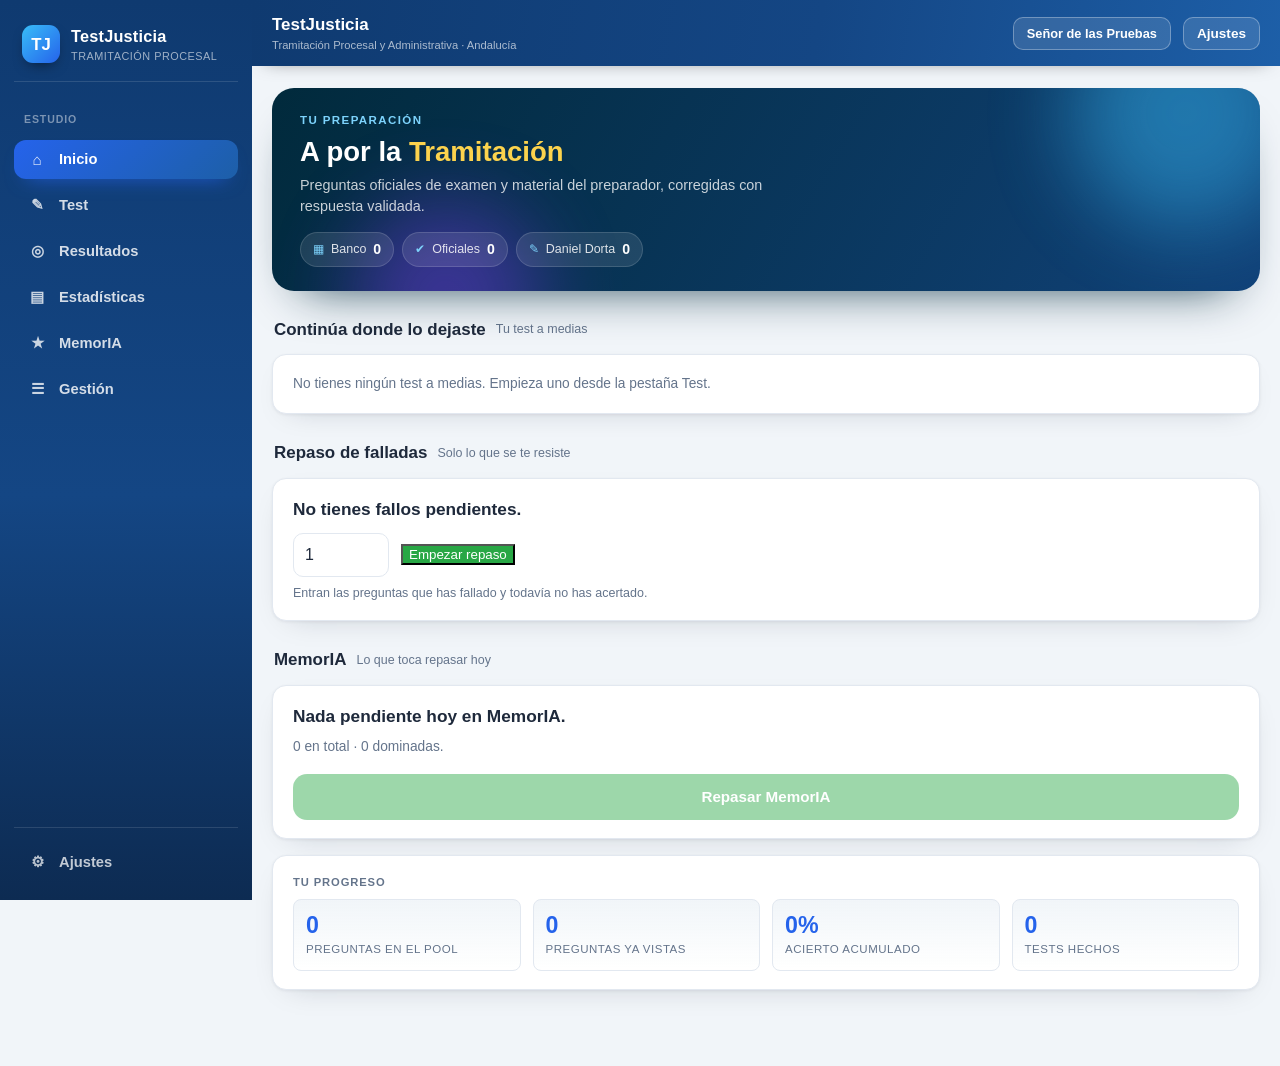
==== index.html @ af0b2dfd "Sincronizacion entre dispositivos y ley escrita a mano Sincronizacion (sync.js, Firestore REST): - U" ====
<!doctype html>
<html lang="es">
<head>
<meta charset="utf-8">
<meta name="viewport" content="width=device-width, initial-scale=1, viewport-fit=cover">
<meta name="theme-color" content="#144684">
<title>TestJusticia — Tramitación Procesal y Administrativa</title>
<link rel="manifest" href="manifest.json">
<link rel="stylesheet" href="style.css">
</head>
<body>

<div class="app-shell">

  <!-- ================= MENU LATERAL ================= -->
  <aside class="sidebar" id="sidebar">
    <div class="side-brand">
      <div class="side-logo">TJ</div>
      <div class="side-brand-txt">
        <b>TestJusticia</b>
        <span>Tramitación Procesal</span>
      </div>
    </div>

    <div class="side-sec">Estudio</div>
    <button class="nav-btn active" type="button" data-tab="tab-inicio"><span class="ic">⌂</span> Inicio</button>
    <button class="nav-btn" type="button" data-tab="tab-test"><span class="ic">✎</span> Test</button>
    <button class="nav-btn" type="button" data-tab="tab-resultados"><span class="ic">◎</span> Resultados</button>
    <button class="nav-btn" type="button" data-tab="tab-stats"><span class="ic">▤</span> Estadísticas</button>
    <button class="nav-btn" type="button" data-tab="tab-memoria"><span class="ic">★</span> MemorIA</button>
    <button class="nav-btn" type="button" data-tab="tab-gestion"><span class="ic">☰</span> Gestión</button>

    <div class="side-pie">
      <button class="nav-btn js-ajustes" type="button"><span class="ic">⚙</span> Ajustes</button>
    </div>
  </aside>
  <div class="velo" id="velo"></div>

  <div class="main">

    <!-- ================= BARRA SUPERIOR ================= -->
    <header class="topbar">
      <button class="btn-menu" id="menu-toggle" type="button" aria-label="Menú">☰</button>
      <h1>TestJusticia <span class="sub">Tramitación Procesal y Administrativa · Andalucía</span></h1>
      <button id="btn-cuenta" class="icon-btn cuenta-btn" type="button" title="Cambiar de cuenta">Señor de las Pruebas</button>
      <button id="btn-ajustes" class="icon-btn" type="button">Ajustes</button>
    </header>

    <div class="contenido">

      <!-- ================= AVISO DE VERSION NUEVA ================= -->
      <div id="banner-update" class="banner-update hidden">
        <span>Hay una versión nueva de la app.</span>
        <button id="btn-banner-update" class="btn-pri" type="button">Actualizar</button>
      </div>

      <div id="banner-install" class="banner-install hidden">
        <span>Instala TestJusticia en tu pantalla de inicio.</span>
        <button id="btn-install" class="btn-sec" type="button">Instalar</button>
        <button id="btn-install-cerrar" class="icon-btn" type="button">✕</button>
      </div>

      <!-- ================= INICIO ================= -->
      <section id="tab-inicio" class="tab-content">

        <div class="qt-hero">
          <div class="qt-blob b1"></div>
          <div class="qt-blob b2"></div>
          <div class="qt-hero-grid">
            <div>
              <div class="qt-kicker">Tu preparación</div>
              <div class="qt-title">A por la <b>Tramitación</b></div>
              <p class="qt-sub">Preguntas oficiales de examen y material del preparador, corregidas con respuesta validada.</p>
              <div class="qt-chips" id="hero-chips">
                <span class="qt-chip"><i>▦</i> Banco <b id="chip-total">0</b></span>
                <span class="qt-chip"><i>✔</i> Oficiales <b id="chip-ofi">0</b></span>
                <span class="qt-chip"><i>✎</i> Daniel Dorta <b id="chip-pre">0</b></span>
              </div>
            </div>
          </div>
        </div>

        <div class="qt-sec">
          <h2>Continúa donde lo dejaste</h2>
          <span>Tu test a medias</span>
        </div>
        <div id="inicio-continuar"></div>

        <div class="qt-sec">
          <h2>Repaso de falladas</h2>
          <span>Solo lo que se te resiste</span>
        </div>
        <div class="card">
          <div class="card-titulo" id="inicio-falladas-tit">—</div>
          <div class="fila-cfg" style="margin-top:10px">
            <input type="number" id="inicio-n-falladas" min="1" max="200" step="5" value="25">
            <button class="btn-pri" type="button" id="inicio-empezar-falladas">Empezar repaso</button>
          </div>
          <div class="cfg-nota">Entran las preguntas que has fallado y todavía no has acertado.</div>
        </div>

        <div class="qt-sec">
          <h2>MemorIA</h2>
          <span>Lo que toca repasar hoy</span>
        </div>
        <div class="card">
          <div class="card-titulo" id="inicio-memoria-tit">—</div>
          <div class="card-meta" id="inicio-memoria-meta"></div>
          <div class="test-nav">
            <button class="btn-pri" type="button" id="inicio-empezar-memoria">Repasar MemorIA</button>
          </div>
        </div>

        <div class="card">
          <div class="card-label">Tu progreso</div>
          <div id="resumen-inicio" class="resumen-grid"></div>
        </div>
      </section>

      <!-- ================= TEST ================= -->
      <section id="tab-test" class="tab-content hidden">

        <div id="test-portada">
          <div class="qt-sec">
            <h2>Preparar un test</h2>
            <span>Todo se configura en un solo sitio</span>
          </div>
          <div class="qt-modes">
            <button class="qt-mode verde" type="button" id="opt-config">
              <span class="qt-mode-top"><span class="qt-mode-ic">⚙</span><span class="qt-mode-name">Test configurable</span></span>
              <span class="qt-mode-desc">Número de preguntas, modo, tiempo, fuente, bloque y tipo de pregunta.</span>
              <span class="qt-mode-meta"><b>Elegir opciones</b></span>
            </button>

            <button class="qt-mode" type="button" id="opt-completo">
              <span class="qt-mode-top"><span class="qt-mode-ic">◎</span><span class="qt-mode-name">Examen completo</span></span>
              <span class="qt-mode-desc">Un examen entero, tal y como cayó: oficiales o de Daniel Dorta.</span>
              <span class="qt-mode-meta"><b>Ver exámenes</b></span>
            </button>
          </div>
        </div>

        <!-- ---------- CONFIGURADOR ---------- -->
        <div id="vista-config" class="hidden">
          <div class="vista-cab">
            <button class="btn-sec btn-volver" type="button" id="cfg-volver">‹ Volver</button>
            <div class="vista-cab-tx"><b>Test configurable</b><span>tú eliges las reglas</span></div>
          </div>

          <div class="paso">
            <div class="paso-num">1</div>
            <div class="paso-cuerpo">
              <h3>Cuántas preguntas</h3>
              <div class="fila-cfg">
                <input type="number" id="cfg-n" min="1" max="500" step="5" value="25">
                <div class="chips-mini" id="cfg-n-rapidos">
                  <button class="chip-mini" type="button" data-cfg-n="10">10</button>
                  <button class="chip-mini" type="button" data-cfg-n="25">25</button>
                  <button class="chip-mini" type="button" data-cfg-n="50">50</button>
                  <button class="chip-mini" type="button" data-cfg-n="100">100</button>
                  <button class="chip-mini" type="button" data-cfg-n="max">Todas</button>
                </div>
              </div>
              <div class="cfg-nota" id="cfg-n-nota"></div>
            </div>
          </div>

          <div class="paso">
            <div class="paso-num">2</div>
            <div class="paso-cuerpo">
              <h3>Modo y tiempo</h3>
              <div class="seg" id="cfg-modo">
                <button class="seg-btn" type="button" data-correccion="examen">
                  <b>Modo examen</b><span>Sin ayudas. La nota, al terminar.</span>
                </button>
                <button class="seg-btn" type="button" data-correccion="estudio">
                  <b>Modo estudio</b><span>Corrige al momento, con base legal. Sin tiempo.</span>
                </button>
              </div>
              <div class="sub-cfg">
                <span class="sub-tit">Tiempo del test</span>
                <div class="chips-mini" id="cfg-tiempos">
                  <button class="chip-mini" type="button" data-cfg-min="0">Sin límite</button>
                  <button class="chip-mini" type="button" data-cfg-min="15">15 min</button>
                  <button class="chip-mini" type="button" data-cfg-min="30">30 min</button>
                  <button class="chip-mini" type="button" data-cfg-min="45">45 min</button>
                  <button class="chip-mini" type="button" data-cfg-min="60">60 min</button>
                  <button class="chip-mini" type="button" data-cfg-min="90">90 min</button>
                  <button class="chip-mini" type="button" data-cfg-min="120">120 min</button>
                </div>
                <div class="cfg-nota" id="cfg-tiempo-nota"></div>
              </div>
            </div>
          </div>

          <div class="paso">
            <div class="paso-num">3</div>
            <div class="paso-cuerpo">
              <h3>De dónde salen</h3>

              <div class="sub-cfg">
                <span class="sub-tit">Fuente</span>
                <div class="fchips" id="cfg-fuente">
                  <button class="fchip on" type="button" data-fuente="todas">Todas</button>
                  <button class="fchip fchip-ofi" type="button" data-fuente="oficial">Oficiales</button>
                  <button class="fchip fchip-pre" type="button" data-fuente="preparador">Daniel Dorta</button>
                </div>
              </div>

              <div class="sub-cfg">
                <span class="sub-tit">Bloque (puedes marcar varios)</span>
                <div class="chips-mini" id="cfg-bloque">
                  <button class="chip-mini on" type="button" data-bloque="test">Test · 1er ejercicio</button>
                  <button class="chip-mini on" type="button" data-bloque="caso">Caso práctico · 2º</button>
                  <button class="chip-mini on" type="button" data-bloque="informatica">Informática · 3º</button>
                </div>
                <div class="cfg-nota" id="cfg-bloque-nota">Marcados los tres: entran preguntas de cualquier bloque.</div>
              </div>

              <div class="sub-cfg">
                <span class="sub-tit">Ley</span>
                <select id="cfg-ley" class="campo-select"></select>
                <div class="cfg-nota">Solo aparecen las leyes que tienen preguntas en el banco.</div>
              </div>

              <div class="sub-cfg">
                <span class="sub-tit">Tipo de pregunta</span>
                <div class="chips-mini" id="cfg-tipo">
                  <button class="chip-mini" type="button" data-tipo="todas">Todas</button>
                  <button class="chip-mini" type="button" data-tipo="falladas">Falladas</button>
                  <button class="chip-mini" type="button" data-tipo="sin-hacer">No realizadas aún</button>
                </div>
              </div>

              <div class="sub-cfg">
                <span class="sub-tit">Examen concreto (opcional)</span>
                <select id="cfg-examen" class="campo-select"></select>
                <div class="cfg-nota">Déjalo en «Todo el banco» para usar el total de todos los exámenes.</div>
              </div>
            </div>
          </div>

          <div class="cfg-final">
            <div class="cfg-resumen" id="cfg-resumen">—</div>
            <button class="btn-pri btn-grande" type="button" id="cfg-empezar">Comenzar test</button>
          </div>
        </div>

        <!-- ---------- VISTA: EXAMEN COMPLETO ---------- -->
        <div id="vista-completo" class="hidden">
          <div class="vista-cab">
            <button class="btn-sec btn-volver" type="button" id="comp-volver">‹ Volver</button>
            <div class="vista-cab-tx"><b>Examen completo</b><span>tal y como cayó</span></div>
          </div>

          <div class="fchips" id="comp-fuente">
            <button class="fchip on" type="button" data-comp-fuente="oficial">Oficiales</button>
            <button class="fchip fchip-pre" type="button" data-comp-fuente="preparador">Daniel Dorta</button>
          </div>

          <div id="comp-lista" class="of-lista"></div>
        </div>

        <!-- ---------- VISTA: CONFIGURAR UN EXAMEN COMPLETO ---------- -->
        <div id="vista-examen" class="hidden">
          <div class="vista-cab">
            <button class="btn-sec btn-volver" type="button" id="ex-volver">‹ Volver a la lista</button>
          </div>

          <div class="card">
            <div class="card-label">Examen completo</div>
            <div class="card-titulo" id="ex-titulo">—</div>
            <div class="card-meta" id="ex-meta"></div>
          </div>

          <div class="paso">
            <div class="paso-num">1</div>
            <div class="paso-cuerpo">
              <h3>Cómo quieres hacerlo</h3>
              <div class="seg" id="ex-modo">
                <button class="seg-btn" type="button" data-correccion="examen">
                  <b>Modo examen</b><span>Sin ayudas y con tiempo, como el día del examen.</span>
                </button>
                <button class="seg-btn" type="button" data-correccion="estudio">
                  <b>Modo estudio</b><span>Corrige al momento, con la base legal. Sin tiempo.</span>
                </button>
              </div>
            </div>
          </div>

          <div class="paso">
            <div class="paso-num">2</div>
            <div class="paso-cuerpo">
              <h3>Tiempo</h3>
              <div class="chips-mini" id="ex-tiempos">
                <button class="chip-mini" type="button" data-ex-min="0">Sin límite</button>
                <button class="chip-mini" type="button" data-ex-min="30">30 min</button>
                <button class="chip-mini" type="button" data-ex-min="45">45 min</button>
                <button class="chip-mini" type="button" data-ex-min="60">60 min</button>
                <button class="chip-mini" type="button" data-ex-min="90">90 min</button>
                <button class="chip-mini" type="button" data-ex-min="120">120 min</button>
              </div>
              <div class="cfg-nota" id="ex-tiempo-nota">Cuando se acabe el tiempo, el examen se entrega solo.</div>
            </div>
          </div>

          <div class="cfg-final">
            <div class="cfg-resumen" id="ex-resumen">—</div>
            <button class="btn-pri btn-grande" type="button" id="ex-empezar">Comenzar el examen</button>
          </div>
        </div>

        <div id="test-runner" class="hidden">
        <div class="test-barra">
          <div class="test-barra-top">
            <span id="test-progreso-txt">0 / 0</span>
            <span id="test-marcador" class="marcador"></span>
            <span id="test-cronometro" class="crono hidden">00:00</span>
            <button id="btn-memorizar" class="modo-chip memoria" type="button" title="Añadir esta pregunta a MemorIA">★ MemorIA</button>
            <button id="test-modo-chip" class="modo-chip examen" type="button">Examen</button>
          </div>
          <div class="progress"><div id="test-progress-bar" class="progress-fill"></div></div>
        </div>

        <div class="test-layout con-nav" id="test-layout">
          <div class="pregunta">
            <div class="pregunta-num" id="pregunta-num">Pregunta 1</div>
            <div class="caso-box hidden" id="caso-box">
              <button class="caso-cab" id="caso-toggle" type="button">
                <span class="caso-ico">▤</span>
                <span class="caso-tit">Supuesto de hecho del caso práctico</span>
                <span class="caso-flecha" id="caso-flecha">▾</span>
              </button>
              <div class="caso-texto hidden" id="caso-texto"></div>
            </div>
            <div class="pregunta-enunciado" id="pregunta-enunciado"></div>
            <div class="opciones" id="opciones"></div>
            <div id="feedback" class="feedback hidden"></div>
            <div id="justificacion" class="just hidden"></div>
          </div>

          <aside class="side-test" id="side-test">
            <h4>Preguntas</h4>
            <div class="question-nav" id="question-nav"></div>
            <div class="leyenda">
              <span><i style="background:#3b82f6"></i>Respondida</span>
              <span><i style="background:#008000"></i>Correcta</span>
              <span><i style="background:#ff0000"></i>Fallada</span>
              <span><i style="background:#f59e0b"></i>En blanco</span>
            </div>
            <div class="afb" id="afb">
              <span class="afb-ok" id="afb-ok" style="width:0%"></span>
              <span class="afb-mal" id="afb-mal" style="width:0%"></span>
              <span class="afb-bl" id="afb-bl" style="width:100%"></span>
            </div>
            <div class="fnota" id="afb-txt">0 aciertos · 0 fallos · 0 en blanco</div>
          </aside>
        </div>

        <div class="test-nav">
          <button id="btn-anterior" class="btn-sec" type="button">‹ Anterior</button>
          <button id="btn-blanco" class="btn-blanco" type="button">Dejar en blanco</button>
          <button id="btn-siguiente" class="btn-pri" type="button">Siguiente ›</button>
        </div>
        <div class="test-nav">
          <button id="btn-finalizar" class="btn-peligro" type="button">Finalizar test</button>
          <button id="btn-abandonar" class="btn-sec" type="button">Salir sin guardar</button>
        </div>
        </div><!-- /test-runner -->
      </section>

      <!-- ================= RESULTADOS ================= -->
      <section id="tab-resultados" class="tab-content hidden">
        <div class="card resultado-card">
          <div id="resultado-nota" class="nota">—</div>
          <div id="resultado-titulo" class="card-titulo">Resultado</div>
          <div id="resultado-detalle" class="card-meta"></div>
          <div id="resultado-racha" class="racha hidden"></div>
          <div class="afb">
            <span class="afb-ok" id="res-afb-ok" style="width:0%"></span>
            <span class="afb-mal" id="res-afb-mal" style="width:0%"></span>
            <span class="afb-bl" id="res-afb-bl" style="width:100%"></span>
          </div>
        </div>

        <div class="card">
          <div class="card-label">Tus tests</div>
          <div class="fchips" id="hist-filtros">
            <button class="fchip on" type="button" data-hist="todos">Todos</button>
            <button class="fchip" type="button" data-hist="abiertos">A medias</button>
            <button class="fchip" type="button" data-hist="terminados">Terminados</button>
          </div>
          <div id="lista-tests" class="lista-tests"></div>
        </div>

        <div class="card">
          <div class="card-label">Fallos de esta sesión</div>
          <div id="lista-fallos" class="lista-fallos"></div>
        </div>

        <div class="card">
          <div class="card-label">Revision completa</div>
          <div class="fchips rev-filtros" id="rev-filtros">
            <button class="fchip on" type="button" data-rev="todas">Todas</button>
            <button class="fchip" type="button" data-rev="falladas">Falladas</button>
            <button class="fchip" type="button" data-rev="blancas">Blancas</button>
            <button class="fchip" type="button" data-rev="acertadas">Acertadas</button>
          </div>
          <div id="lista-revision" class="lista-revision hidden"></div>
          <div class="test-nav"><button id="btn-revision" class="btn-sec" type="button">Mostrar todas las preguntas</button></div>
        </div>

        <div class="test-nav">
          <button id="btn-repetir-fallos" class="btn-pri" type="button">↺ Repetir los fallos</button>
          <button id="btn-volver-inicio" class="btn-sec" type="button">Volver al inicio</button>
        </div>
      </section>

      <!-- ================= ESTADÍSTICAS ================= -->
      <section id="tab-stats" class="tab-content hidden">
        <div class="card">
          <div class="card-label">Global</div>
          <div id="stats-global" class="resumen-grid"></div>
        </div>
        <div class="card">
          <div class="card-label">Evolución por sesión</div>
          <div id="stats-grafico" class="grafico"></div>
        </div>
        <div class="card">
          <div class="card-label">Acierto por ley</div>
          <div id="stats-leyes" class="lista-leyes"></div>
        </div>

        <div class="card">
          <div class="card-label">Buscar preguntas</div>
          <input type="search" id="buscador" class="campo-buscar" placeholder="Escribe una palabra: adopción, artículo 86, LEC…">
          <div id="resultados-busqueda" class="lista-fallos" style="margin-top:12px"></div>
        </div>

        <div class="card">
          <div class="card-label">Preguntas que más fallas</div>
          <div id="stats-falladas" class="lista-fallos"></div>
        </div>
        <div class="card">
          <div class="card-label">Historial</div>
          <div id="stats-historial" class="historial"></div>
        </div>
      </section>

      <!-- ================= MEMORIA ================= -->
      <section id="tab-memoria" class="tab-content hidden">
        <div class="card">
          <div class="card-label">MemorIA · repaso diario</div>
          <div class="card-titulo">Las preguntas que se te resisten</div>
          <div class="card-meta">
            Entran solas al <strong>tercer fallo</strong>, o cuando tú quieras con el botón ★.
            Solo salen cuando las aciertas <strong>5 días seguidos</strong>.
          </div>
          <div id="memoria-contadores" class="resumen-grid"></div>
          <div class="test-nav">
            <button id="btn-memoria-repasar" class="btn-pri" type="button">Repasar ahora</button>
          </div>
        </div>

        <div class="card">
          <div class="card-label">Preguntas en MemorIA</div>
          <div class="fchips" id="memoria-filtros">
            <button class="fchip on" type="button" data-mem="hoy">Para hoy</button>
            <button class="fchip" type="button" data-mem="todas">Todas</button>
            <button class="fchip" type="button" data-mem="dominadas">Dominadas</button>
          </div>
          <div id="memoria-lista" class="memoria-lista"></div>
        </div>
      </section>

      <!-- ================= GESTIÓN DE PREGUNTAS ================= -->
      <section id="tab-gestion" class="tab-content hidden">
        <div class="card">
          <div class="card-label">Cargar exámenes</div>
          <div class="card-titulo">Subir un PDF</div>
          <div class="card-meta">
            Se abre la revisión previa antes de guardar nada: puedes excluir preguntas
            y marcar la correcta en las que falte.
          </div>
          <div class="test-nav">
            <button id="btn-gestion-pdf" class="btn-pri" type="button">Subir PDF</button>
            <button id="btn-vaciar-preguntas" class="btn-peligro" type="button">Vaciar todas las preguntas</button>
          </div>
          <div class="cfg-nota" id="ges-total"></div>
        </div>

        <div class="card">
          <div class="card-label">Filtrar</div>
          <div class="sub-cfg">
            <span class="sub-tit">Bloque</span>
            <div class="chips-mini" id="ges-bloque">
              <button class="chip-mini on" type="button" data-bloque="test">Test · 1º</button>
              <button class="chip-mini on" type="button" data-bloque="caso">Caso práctico · 2º</button>
              <button class="chip-mini on" type="button" data-bloque="informatica">Informática · 3º</button>
            </div>
          </div>
          <div class="sub-cfg">
            <span class="sub-tit">Ley</span>
            <select id="ges-ley" class="campo-select"></select>
          </div>
          <div class="sub-cfg">
            <span class="sub-tit">Buscar en el enunciado</span>
            <input type="search" id="ges-buscar" class="campo-buscar" placeholder="Escribe una palabra…">
          </div>
          <div class="cfg-nota" id="ges-cont"></div>
        </div>

        <div class="card">
          <div class="card-label">Preguntas</div>
          <div id="ges-lista" class="ges-lista"></div>
          <div class="test-nav">
            <button id="ges-mas" class="btn-sec hidden" type="button">Ver más</button>
          </div>
        </div>
      </section>

    </div><!-- /contenido -->
  </div><!-- /main -->
</div><!-- /app-shell -->

<!-- ================= MODAL AJUSTES ================= -->
<div id="modal-ajustes" class="modal hidden">
  <div class="modal-caja">
    <div class="modal-cab">
      <span>Ajustes</span>
      <button id="btn-cerrar-ajustes" class="icon-btn" type="button">Cerrar</button>
    </div>

    <div class="modal-cuerpo">
      <label class="campo">
        <span>Cuenta</span>
        <select id="set-cuenta">
          <option value="senor">Señor de las Pruebas</option>
          <option value="carolina">Carolina</option>
        </select>
      </label>

      <label class="campo">
        <span>Preguntas en test rápido</span>
        <input type="number" id="set-test-n" min="5" max="200" step="5">
      </label>

      <label class="campo">
        <span>Preguntas en simulacro</span>
        <input type="number" id="set-sim-n" min="10" max="200" step="10">
      </label>

      <label class="campo">
        <span>Minutos de simulacro (0 = sin límite)</span>
        <input type="number" id="set-sim-min" min="0" max="300" step="5">
      </label>

      <label class="campo">
        <span>Penalización por fallo (0 = ninguna)</span>
        <input type="number" id="set-penal" min="0" max="1" step="0.05">
      </label>

      <label class="campo-fila">
        <input type="checkbox" id="set-correccion-inmediata">
        <span>Corregir al instante (si no, al final)</span>
      </label>

      <label class="campo-fila">
        <input type="checkbox" id="set-barajar">
        <span>Barajar el orden de las preguntas</span>
      </label>

      <label class="campo-fila">
        <input type="checkbox" id="set-oscuro">
        <span>Modo oscuro</span>
      </label>

      <label class="campo">
        <span>Tamaño de letra</span>
        <select id="set-letra">
          <option value="normal">Normal</option>
          <option value="grande">Grande</option>
          <option value="muygrande">Muy grande</option>
        </select>
      </label>

      <div class="card-label" style="margin-top:22px">Sincronización entre dispositivos</div>
      <div class="cfg-nota">
        Pon la misma clave en el PC y en el móvil. Los exámenes que subas y los
        cambios que hagas se guardan ahí y se ven en los dos.
      </div>
      <label class="campo">
        <span>Clave de sincronización</span>
        <input id="sy-codigo" class="campo-buscar" placeholder="por ejemplo: carolina-2026" autocomplete="off">
      </label>
      <div class="test-nav">
        <button id="btn-sy-activar" class="btn-pri" type="button">Activar</button>
        <button id="btn-sy-desactivar" class="btn-sec" type="button">Desactivar</button>
      </div>
      <div class="cfg-nota" id="sy-estado">Sin sincronización.</div>

      <div class="campo-fila" style="justify-content:space-between">
        <span>Versión <b id="app-version">—</b></span>
        <button id="btn-actualizar" class="btn-sec" type="button">Buscar actualización</button>
      </div>

      <div class="modal-nota">
        Los parámetros del simulacro hay que confirmarlos con la convocatoria
        (número de preguntas, tiempo y penalización). Están configurables para
        que los ajustéis vosotros.
      </div>

      <div class="modal-acciones">
        <button id="btn-exportar" class="btn-sec" type="button">Exportar progreso</button>
        <button id="btn-importar" class="btn-sec" type="button">Importar banco o progreso (.json)</button>
        <button id="btn-importar-pdf" class="btn-pri" type="button">Importar examen en PDF</button>
        <button id="btn-reset" class="btn-peligro" type="button">Borrar todo el progreso</button>
      </div>
      <input type="file" id="file-import" accept="application/json" class="hidden">
      <input type="file" id="file-pdf" accept="application/pdf,.pdf" class="hidden">
    </div>
  </div>
</div>

<div id="toast" class="toast hidden"></div>

<!-- ================= MODAL: CONFIRMACION PROPIA ================= -->
<div id="modal-confirmar" class="modal hidden">
  <div class="modal-caja">
    <div class="modal-cab">
      <span id="conf-titulo">Confirmar</span>
    </div>
    <div class="modal-cuerpo">
      <div id="conf-texto" class="card-meta"></div>
      <div class="modal-acciones">
        <button id="conf-ok" class="btn-pri" type="button">Aceptar</button>
        <button id="conf-cancel" class="btn-sec" type="button">Cancelar</button>
      </div>
    </div>
  </div>
</div>

<!-- ================= MODAL: IMPORTAR PDF ================= -->
<div id="modal-pdf" class="modal hidden">
  <div class="modal-caja">
    <div class="modal-cab">
      <span>Importar examen en PDF</span>
      <button id="btn-cerrar-pdf" class="icon-btn" type="button">Cerrar</button>
    </div>
    <div class="modal-cuerpo">
      <label class="campo">
        <span>Nombre del examen</span>
        <input type="text" id="pdf-titulo" placeholder="Ej. Simulacro Daniel Dorta 3">
      </label>
      <label class="campo">
        <span>Fuente</span>
        <select id="pdf-fuente">
          <option value="preparador">Daniel Dorta (preparador)</option>
          <option value="oficial">Examen oficial</option>
        </select>
      </label>
      <label class="campo">
        <span>Bloque</span>
        <select id="pdf-bloque">
          <option value="test">Test</option>
          <option value="caso">Caso práctico</option>
          <option value="informatica">Informática</option>
        </select>
      </label>
      <div id="pdf-resumen" class="card-meta"></div>
      <div id="pdf-lista" class="pdf-lista"></div>
      <div class="modal-acciones">
        <button id="btn-guardar-pdf" class="btn-pri" type="button" disabled>Guardar preguntas</button>
        <button id="btn-cancelar-pdf" class="btn-sec" type="button">Cancelar</button>
      </div>
    </div>
  </div>
</div>

<!-- Modal: importar pegando el texto a mano (PDF con capa de texto ilegible) -->
<div id="modal-texto-pdf" class="modal hidden">
  <div class="modal-caja">
    <div class="modal-cab">
      <span>Importar pegando el texto</span>
      <button id="btn-cerrar-texto-pdf" class="icon-btn" type="button">Cerrar</button>
    </div>
    <div class="modal-cuerpo">
      <div id="texto-pdf-msg" class="card-meta" style="margin-bottom:14px"></div>

      <div id="ocr-bloque">
        <button id="btn-ocr-pdf" class="btn-pri" type="button" style="width:100%">
          Leerlo con OCR (recomendado)
        </button>
        <div class="cfg-nota" style="margin:8px 0 0;text-align:center">
          Reconoce el texto de las páginas. Solo hace falta la primera vez.
        </div>
        <div id="ocr-progreso" class="ocr-progreso hidden">
          <div class="ocr-barra"><i id="ocr-barra-fill"></i></div>
          <div class="ocr-txt" id="ocr-txt">Preparando el OCR…</div>
        </div>
      </div>

      <div class="ocr-sep"><span>o pega el texto a mano</span></div>

      <div class="card-meta" style="margin-bottom:8px">
        Abre el PDF, selecciona todo el texto (<b>Ctrl + A</b>), cópialo (<b>Ctrl + C</b>)
        y pégalo aquí abajo.
      </div>
      <textarea id="texto-pdf-area" class="area-texto" rows="8"
        placeholder="Pega aquí el texto del examen…"></textarea>
      <div class="modal-acciones">
        <button id="btn-texto-pdf-procesar" class="btn-pri" type="button">Procesar texto</button>
        <button id="btn-texto-pdf-cancelar" class="btn-sec" type="button">Cancelar</button>
      </div>
    </div>
  </div>
</div>

<script src="vendor/pdf.min.js"></script>
<script src="vendor/tesseract/tesseract.min.js"></script>
<script src="datos/examenes.js"></script>
<!-- Banco oficial DESACTIVADO a proposito (13/11/2026): la app arranca con 0
     preguntas para que Carolina empiece a subir las suyas. El fichero sigue en
     datos/banco.js (1.144 preguntas de 10 examenes oficiales). Para recuperarlo,
     descomenta esta linea y sube CACHE_NAME en sw.js. -->
<!-- <script src="datos/banco.js"></script> -->
<script src="datos/casos.js"></script>
<script src="db.js"></script>
<script src="sync.js"></script>
<script src="app.js"></script>
<script>
  if ('serviceWorker' in navigator) {
    window.addEventListener('load', function () {
      navigator.serviceWorker.register('sw.js').catch(function (e) {
        console.warn('SW no registrado:', e);
      });
    });
  }
</script>
</body>
</html>
---- style.css ----
/* =========================================================================
   TestJusticia — hoja de estilos
   Estetica calcada de QuizPoL (Material Dashboard azul #144684) sin copiar
   su marca, su logo ni su codigo. Paleta, radios y componentes replicados
   a partir de sus 4 pantallas reales + 3 hojas publicas.
   ========================================================================= */

:root{
  --azul:#144684;
  --azul2:#2563eb;
  --azul3:#1d5fa8;
  --azul-noche:#012a3c;

  --ink:#1e293b;
  --ink2:#64748b;
  --bg:#f1f5f9;
  --card:#ffffff;
  --borde:#e2e8f0;

  --ok:#28a745;
  --ok-fuerte:#008000;
  --mal:#dc3545;
  --warn:#f59e0b;
  --info:#3b82f6;
  --rosa:#EC407A;

  --c1:#144684;
  --c2:#2563eb;

  --radio-sm:8px;
  --radio:14px;
  --radio-lg:22px;

  --som:0 1px 3px rgba(15,23,42,.06), 0 10px 30px -18px rgba(15,23,42,.25);
  --som-lg:0 22px 40px -18px rgba(20,70,132,.45), 0 4px 12px -6px rgba(0,0,0,.15);
  --ease:cubic-bezier(.2,.8,.2,1);
  --ancho-menu:252px;
}

body.dark{
  --ink:#e5eaf3;
  --ink2:#9aa8bf;
  --bg:#202940;
  --card:#273142;
  --borde:#33405a;
  --som:0 1px 3px rgba(0,0,0,.35), 0 10px 30px -18px rgba(0,0,0,.7);
}

*{box-sizing:border-box}

html,body{margin:0;padding:0}

body{
  font-family:-apple-system,BlinkMacSystemFont,"Segoe UI",Roboto,"Helvetica Neue",Arial,sans-serif;
  background:var(--bg);
  color:var(--ink);
  line-height:1.5;
  -webkit-font-smoothing:antialiased;
  transition:background .25s,color .25s;
}

.hidden{display:none !important}
.vacio{padding:18px 6px;color:var(--ink2);font-size:.92rem}

/* =========================== ESTRUCTURA =========================== */

.app-shell{display:flex;min-height:100vh}

/* ---------- menu lateral ---------- */
.sidebar{
  width:var(--ancho-menu);
  flex:0 0 var(--ancho-menu);
  background:linear-gradient(180deg,#0f3a70,#144684 55%,#0d2b52);
  color:#fff;
  padding:18px 14px;
  position:sticky;
  top:0;
  height:100vh;
  display:flex;
  flex-direction:column;
  gap:6px;
  z-index:60;
  overflow-y:auto;
}

.side-brand{display:flex;align-items:center;gap:11px;padding:6px 8px 16px;border-bottom:1px solid rgba(255,255,255,.12);margin-bottom:10px}
.side-logo{
  width:38px;height:38px;border-radius:11px;flex-shrink:0;
  background:linear-gradient(135deg,#38bdf8,#2563eb);
  display:grid;place-items:center;font-weight:800;font-size:1.05rem;color:#fff;
  box-shadow:0 6px 14px -6px rgba(0,0,0,.6);
}
.side-brand-txt{display:flex;flex-direction:column;min-width:0}
.side-brand-txt b{font-size:1.02rem;letter-spacing:.2px}
.side-brand-txt span{font-size:.68rem;color:rgba(255,255,255,.6);text-transform:uppercase;letter-spacing:.5px}

.side-sec{
  font-size:.66rem;text-transform:uppercase;letter-spacing:.9px;
  color:rgba(255,255,255,.45);padding:14px 10px 6px;font-weight:700;
}

.nav-btn{
  display:flex;align-items:center;gap:11px;
  width:100%;padding:11px 12px;border:0;border-radius:12px;
  background:transparent;color:rgba(255,255,255,.82);
  font-size:.92rem;font-weight:600;text-align:left;cursor:pointer;
  transition:background .2s var(--ease),color .2s var(--ease),transform .2s var(--ease);
}
.nav-btn:hover{background:rgba(255,255,255,.1);color:#fff;transform:translateX(3px)}
.nav-btn.active{
  background:linear-gradient(135deg,#2563eb,#1d5fa8);
  color:#fff;box-shadow:0 10px 20px -12px rgba(37,99,235,.9);
}
.nav-btn .ic{width:22px;text-align:center;font-size:.95rem;opacity:.95}

.side-pie{margin-top:auto;padding-top:14px;border-top:1px solid rgba(255,255,255,.12)}
.side-pie .nav-btn{color:rgba(255,255,255,.75)}

/* ---------- zona principal ---------- */
.main{flex:1;min-width:0;display:flex;flex-direction:column}

.topbar{
  position:sticky;top:0;z-index:50;
  display:flex;align-items:center;gap:12px;
  padding:12px 20px;
  background:linear-gradient(100deg,#0f3a70,#144684 55%,#1d5fa8);
  color:#fff;
  box-shadow:0 6px 20px -14px rgba(0,0,0,.7);
}
.topbar h1{font-size:1.06rem;margin:0;font-weight:700;flex:1;min-width:0;
  white-space:nowrap;overflow:hidden;text-overflow:ellipsis}
.topbar .sub{display:block;font-size:.7rem;font-weight:500;color:rgba(255,255,255,.65)}

.btn-menu{
  display:none;border:1px solid rgba(255,255,255,.25);background:rgba(255,255,255,.1);
  color:#fff;border-radius:10px;padding:8px 11px;font-size:1rem;cursor:pointer;
}

.icon-btn{
  border:1px solid var(--borde);background:var(--card);color:var(--ink);
  border-radius:10px;padding:8px 13px;font-size:.85rem;font-weight:600;cursor:pointer;
  transition:background .2s,border-color .2s;
}
.icon-btn:hover{background:rgba(37,99,235,.08);border-color:var(--azul2)}
.topbar .icon-btn{background:rgba(255,255,255,.12);border-color:rgba(255,255,255,.3);color:#fff}
.topbar .icon-btn:hover{background:rgba(255,255,255,.22)}

.contenido{padding:22px 20px 60px;max-width:1080px;width:100%}

.velo{
  display:none;position:fixed;inset:0;background:rgba(6,15,30,.55);
  z-index:55;backdrop-filter:blur(2px);
}

/* =========================== HERO (.qt-hero) =========================== */

.qt-hero{
  position:relative;overflow:hidden;
  border-radius:var(--radio-lg);
  padding:24px 28px;color:#fff;margin-bottom:22px;
  background:linear-gradient(120deg,#012a3c,#144684 40%,#1d5fa8 70%,#012a3c);
  background-size:300% 300%;
  animation:qt-grad 16s ease infinite;
  box-shadow:0 24px 50px -30px rgba(1,42,60,.95);
}
@keyframes qt-grad{0%,100%{background-position:0% 50%}50%{background-position:100% 50%}}

.qt-blob{position:absolute;border-radius:50%;filter:blur(42px);opacity:.45;pointer-events:none}
.qt-blob.b1{width:230px;height:230px;background:#38bdf8;top:-90px;right:-40px}
.qt-blob.b2{width:190px;height:190px;background:#7c3aed;bottom:-100px;left:8%}

.qt-hero-grid{position:relative;display:grid;grid-template-columns:minmax(0,1.15fr) minmax(0,1fr);gap:26px;align-items:center}
.qt-kicker{font-size:.72rem;text-transform:uppercase;letter-spacing:1.4px;color:#7dd3fc;font-weight:700}
.qt-title{font-size:1.72rem;line-height:1.2;margin:6px 0 6px;font-weight:800;color:#fff}
.qt-title b{color:#fcd34d}
.qt-sub{font-size:.9rem;color:rgba(255,255,255,.78);margin:0 0 14px}

.qt-chips{display:flex;flex-wrap:wrap;gap:8px}
.qt-chip{
  display:inline-flex;align-items:center;gap:7px;
  background:rgba(255,255,255,.1);border:1px solid rgba(255,255,255,.14);
  padding:6px 12px;border-radius:999px;font-size:.78rem;color:rgba(255,255,255,.85);
}
.qt-chip i{color:#7dd3fc;font-style:normal}
.qt-chip b{color:#fff;font-weight:800;font-size:.88rem}

.qt-hero-acts{display:flex;flex-direction:column;gap:9px}
.qt-act{
  display:flex;align-items:center;gap:12px;padding:11px 14px;border-radius:16px;
  border:1px solid rgba(255,255,255,.16);background:rgba(255,255,255,.1);
  color:#fff;cursor:pointer;text-align:left;width:100%;
  transition:transform .25s var(--ease),background .25s,border-color .25s;
}
.qt-act:hover{transform:translateX(4px);background:rgba(255,255,255,.18);border-color:rgba(255,255,255,.32)}
.qt-act .ic{width:38px;height:38px;border-radius:12px;display:grid;place-items:center;flex-shrink:0;box-shadow:0 6px 14px -6px rgba(0,0,0,.5)}
.qt-act.cont .ic{background:linear-gradient(135deg,#ffc53d,#f59e0b);color:#3b2600}
.qt-act.fallos .ic{background:linear-gradient(135deg,#ff5a6a,#d90f25);color:#fff}
.qt-act.ofi .ic{background:linear-gradient(135deg,#56d11a,#2b8a00);color:#fff}
.qt-act .tx{display:flex;flex-direction:column;min-width:0;flex:1;line-height:1.25}
.qt-act small{font-size:.68rem;color:rgba(255,255,255,.7);font-weight:700;text-transform:uppercase;letter-spacing:.4px}
.qt-act b{font-size:.9rem;font-weight:700;white-space:nowrap;overflow:hidden;text-overflow:ellipsis}
.qt-act .go{opacity:.6;transition:transform .25s var(--ease),opacity .25s}
.qt-act:hover .go{transform:translateX(3px);opacity:1}

/* =========================== TARJETAS DE MODO (.qt-mode) =========================== */

.qt-sec{display:flex;align-items:center;gap:10px;margin:26px 2px 12px}
.qt-sec h2{font-size:1.06rem;margin:0;font-weight:800;color:var(--ink)}
.qt-sec span{font-size:.78rem;color:var(--ink2)}

.qt-modes{display:grid;grid-template-columns:repeat(auto-fit,minmax(230px,1fr));gap:14px}

.qt-mode{
  position:relative;overflow:hidden;text-align:left;
  background:var(--card);border:1px solid var(--borde);border-radius:var(--radio);
  padding:16px 16px 18px;cursor:pointer;color:var(--ink);
  display:flex;flex-direction:column;gap:6px;
  box-shadow:var(--som);
  transition:transform .35s var(--ease),box-shadow .35s var(--ease);
}
.qt-mode::after{
  content:"";position:absolute;inset:auto 0 0 0;height:4px;
  background:linear-gradient(90deg,var(--c1),var(--c2));
  transform:scaleX(.25);transform-origin:left;transition:transform .45s var(--ease);
}
.qt-mode:hover{transform:translateY(-6px);box-shadow:var(--som-lg)}
.qt-mode:hover::after{transform:scaleX(1)}
.qt-mode-top{display:flex;align-items:center;gap:10px}
.qt-mode-ic{
  width:32px;height:32px;border-radius:9px;display:grid;place-items:center;flex-shrink:0;color:#fff;font-size:.85rem;
  background:linear-gradient(135deg,var(--c1),var(--c2));box-shadow:0 5px 12px -5px var(--c2);
}
.qt-mode-name{font-size:.98rem;font-weight:800;flex:1;min-width:0}
.qt-mode-desc{font-size:.82rem;color:var(--ink2);line-height:1.4}
.qt-mode-meta{margin-top:auto;padding-top:8px;font-size:.78rem;color:var(--ink2)}
.qt-mode-meta b{color:var(--azul2);font-weight:800}

.qt-mode.rojo{--c1:#d90f25;--c2:#ff5a6a}
.qt-mode.verde{--c1:#2b8a00;--c2:#56d11a}
.qt-mode.ambar{--c1:#f59e0b;--c2:#ffc53d}

/* =========================== TARJETAS GENERICAS =========================== */

.card{
  background:var(--card);border:1px solid var(--borde);border-radius:var(--radio);
  padding:18px 20px;margin-bottom:16px;box-shadow:var(--som);
}
.card-label{
  font-size:.7rem;text-transform:uppercase;letter-spacing:.9px;font-weight:800;
  color:var(--ink2);margin-bottom:8px;
}
.card-titulo{font-size:1.08rem;font-weight:800;margin-bottom:6px}
.card-meta{font-size:.86rem;color:var(--ink2);line-height:1.6}
.card-meta strong{color:var(--ink)}

.aviso{
  background:#fff7ed;border:1px solid #fed7aa;color:#9a3412;
  border-radius:var(--radio);padding:14px 16px;margin-bottom:16px;font-size:.88rem;
}
body.dark .aviso{background:#3a2a17;border-color:#7c4a11;color:#fdba74}

.resumen-grid{display:grid;grid-template-columns:repeat(auto-fit,minmax(140px,1fr));gap:12px}
.mini{background:linear-gradient(180deg,var(--bg),transparent);border:1px solid var(--borde);border-radius:var(--radio-sm);padding:12px}
.mini-v{font-size:1.45rem;font-weight:800;color:var(--azul2);line-height:1.15}
.mini-v.ok{color:var(--ok)}
.mini-v.mal{color:var(--mal)}
.mini-l{font-size:.72rem;color:var(--ink2);text-transform:uppercase;letter-spacing:.5px;margin-top:3px}

/* =========================== FILTRO DE FUENTE =========================== */

.fchips{display:flex;flex-wrap:wrap;gap:8px;align-items:center}
.fchip{
  display:inline-flex;align-items:center;gap:6px;
  border:1px solid var(--borde);background:var(--card);color:var(--ink2);
  border-radius:999px;padding:7px 14px;font-size:.82rem;font-weight:700;cursor:pointer;
  transition:all .2s var(--ease);
}
.fchip:hover{border-color:var(--azul2);color:var(--azul2)}
.fchip.on{background:linear-gradient(135deg,var(--azul),var(--azul2));border-color:transparent;color:#fff;box-shadow:0 8px 18px -12px var(--azul2)}
.fchip b{font-weight:800}
.fchip-ofi.on{background:linear-gradient(135deg,#2b8a00,#56d11a)}
.fchip-pre.on{background:linear-gradient(135deg,#b45309,#f59e0b)}
.fnota{font-size:.76rem;color:var(--ink2);margin-top:8px}

.badge{display:inline-block;font-size:.66rem;font-weight:800;text-transform:uppercase;letter-spacing:.5px;padding:3px 8px;border-radius:999px}
.badge.ofi{background:rgba(43,138,0,.14);color:#2b8a00}
.badge.pre{background:rgba(245,158,11,.18);color:#b45309}

/* =========================== PANTALLA DE TEST =========================== */

.test-barra{
  background:var(--card);border:1px solid var(--borde);border-radius:var(--radio);
  padding:12px 16px;margin-bottom:16px;box-shadow:var(--som);
}
.test-barra-top{display:flex;align-items:center;gap:12px;flex-wrap:wrap;margin-bottom:9px;font-size:.85rem;font-weight:700}
.test-barra-top #test-progreso-txt{color:var(--ink2)}
.marcador{margin-left:auto;color:var(--ink2);font-weight:600;font-size:.82rem}
.marcador .ok{color:var(--ok);font-weight:800}
.marcador .mal{color:var(--mal);font-weight:800}

.crono{
  background:var(--rosa);color:#fff;border-radius:var(--radio-sm);
  padding:8px 13px;font-weight:800;letter-spacing:1px;font-size:.92rem;
  min-width:96px;text-align:center;font-variant-numeric:tabular-nums;
}
.crono.agotado{background:var(--mal);animation:pulso 1s infinite}
@keyframes pulso{0%,100%{opacity:1}50%{opacity:.55}}

.progress{height:7px;background:var(--borde);border-radius:99px;overflow:hidden}
.progress-fill{height:100%;width:0;border-radius:99px;background:linear-gradient(90deg,var(--azul),var(--azul2));transition:width .3s var(--ease)}

.test-layout{display:grid;grid-template-columns:minmax(0,1fr);gap:16px}
.test-layout.con-nav{grid-template-columns:minmax(0,1fr) 210px}

.pregunta{
  background:var(--card);border:1px solid var(--borde);border-radius:var(--radio);
  padding:22px 24px;box-shadow:var(--som);
}
.pregunta-num{
  font-size:.74rem;text-transform:uppercase;letter-spacing:.9px;
  color:var(--azul2);font-weight:800;margin-bottom:10px;
}
.pregunta-enunciado{
  font-size:1.22rem;line-height:1.45;font-weight:600;color:var(--ink);
  margin-bottom:20px;overflow-wrap:break-word;
}

.opciones{display:flex;flex-direction:column;gap:10px}
.opcion{
  display:flex;align-items:flex-start;gap:13px;
  width:100%;text-align:left;cursor:pointer;
  background:var(--card);border:1.5px solid var(--borde);border-radius:var(--radio);
  padding:13px 16px;color:var(--ink);font-size:.98rem;line-height:1.45;
  transition:transform .2s var(--ease),border-color .2s,background .2s,box-shadow .2s;
}
.opcion:hover:not(.bloqueada){border-color:var(--azul2);background:rgba(37,99,235,.05);transform:translateX(3px)}
.opcion .letra{
  width:30px;height:30px;flex-shrink:0;border-radius:9px;
  display:grid;place-items:center;font-weight:800;text-transform:uppercase;
  background:var(--bg);color:var(--ink2);
}
.opcion[data-letra="a"] .letra{background:#0296d2;color:#fff}
.opcion[data-letra="b"] .letra{background:#f6102c;color:#fff}
.opcion[data-letra="c"] .letra{background:#ffb401;color:#3b2600}
.opcion[data-letra="d"] .letra{background:#2b8a00;color:#fff}

.opcion.elegida{border-color:var(--azul2);background:rgba(37,99,235,.09);box-shadow:0 8px 20px -14px var(--azul2)}
.opcion.correcta{border-color:var(--ok-fuerte);background:rgba(0,128,0,.09)}
.opcion.correcta .letra{outline:3px solid rgba(0,128,0,.25)}
.opcion.incorrecta{border-color:var(--mal);background:rgba(220,53,69,.09)}
.opcion.bloqueada{cursor:default}

.feedback{margin-top:15px;padding:12px 15px;border-radius:var(--radio);font-weight:700;font-size:.9rem}
.feedback.ok{background:rgba(40,167,69,.12);color:#1b7a33;border:1px solid rgba(40,167,69,.35)}
.feedback.mal{background:rgba(220,53,69,.12);color:#a3182a;border:1px solid rgba(220,53,69,.35)}
body.dark .feedback.ok{color:#7ee2a0}
body.dark .feedback.mal{color:#ff9aa8}

.test-nav{display:flex;gap:11px;margin-top:16px;flex-wrap:wrap}
.test-nav button{flex:1;min-width:150px;height:46px;border-radius:var(--radio);font-size:.95rem;font-weight:700;cursor:pointer;border:1.5px solid transparent;transition:transform .2s var(--ease),filter .2s}
.test-nav button:active{transform:scale(.985)}
.test-nav button:disabled{opacity:.45;cursor:not-allowed}

.btn-pri{background:var(--ok);color:#fff}
.btn-pri:hover:not(:disabled){filter:brightness(1.08)}
.btn-sec{background:var(--card);color:var(--ink);border-color:var(--borde)}
.btn-sec:hover:not(:disabled){border-color:var(--azul2);color:var(--azul2)}
.btn-peligro{background:var(--mal);color:#fff}
.btn-peligro:hover:not(:disabled){filter:brightness(1.08)}

/* ---------- panel lateral con la rejilla de preguntas ---------- */

.side-test{
  background:var(--card);border:1px solid var(--borde);border-radius:var(--radio);
  padding:14px;box-shadow:var(--som);align-self:start;position:sticky;top:78px;
}
.side-test h4{margin:0 0 10px;font-size:.72rem;text-transform:uppercase;letter-spacing:.9px;color:var(--ink2);font-weight:800}
.question-nav{display:grid;grid-template-columns:repeat(auto-fit,38px);gap:6px;justify-content:center}
.question-btn{
  width:38px;height:38px;border-radius:var(--radio-sm);
  border:1px solid var(--borde);background:var(--card);color:var(--ink2);
  font-weight:700;font-size:.82rem;cursor:pointer;
  transition:transform .2s var(--ease),box-shadow .2s;
}
.question-btn:hover{transform:scale(1.09);box-shadow:0 4px 10px rgba(0,0,0,.18)}
.question-btn.actual{outline:3px solid var(--azul2);outline-offset:1px}
.question-btn.respondida{background:var(--info);border-color:var(--info);color:#fff}
.question-btn.correcta{background:var(--ok-fuerte);border-color:var(--ok-fuerte);color:#fff}
.question-btn.incorrecta{background:#ff0000;border-color:#ff0000;color:#fff}
.question-btn.blanco{background:var(--warn);border-color:var(--warn);color:#fff}

.leyenda{display:flex;flex-wrap:wrap;gap:9px;margin-top:11px;font-size:.7rem;color:var(--ink2)}
.leyenda i{display:inline-block;width:10px;height:10px;border-radius:3px;margin-right:4px;vertical-align:middle}

/* =========================== RESULTADOS =========================== */

.resultado-card{text-align:center;background:linear-gradient(160deg,var(--card),var(--bg))}
.nota{font-size:3.4rem;font-weight:800;line-height:1;margin-bottom:6px;color:var(--ink2)}
.nota.ok{color:var(--ok)}
.nota.mal{color:var(--mal)}

.afb{display:flex;height:12px;border-radius:99px;overflow:hidden;margin:14px 0;background:var(--borde)}
.afb span{display:block;height:100%}
.afb .afb-ok{background:var(--ok-fuerte)}
.afb .afb-mal{background:#ff0000}
.afb .afb-bl{background:var(--warn)}

.lista-fallos{display:flex;flex-direction:column;gap:10px}
.fallo{border:1px solid var(--borde);border-radius:var(--radio);padding:12px 14px;background:var(--bg)}
body.dark .fallo{background:#1e2739}
.fallo-num{font-size:.72rem;font-weight:800;color:var(--ink2);text-transform:uppercase;letter-spacing:.5px;margin-bottom:5px}
.fallo-enun{font-size:.92rem;line-height:1.45;margin-bottom:7px}
.fallo-tu{font-size:.82rem;color:var(--mal);font-weight:700}
.fallo-ok{font-size:.82rem;color:var(--ok);font-weight:800}

/* =========================== ESTADISTICAS =========================== */

.grafico{display:flex;align-items:flex-end;gap:5px;height:160px;padding:10px 4px 0;border-bottom:2px solid var(--borde)}
.barra-wrap{flex:1;display:flex;flex-direction:column;justify-content:flex-end;align-items:center;height:100%}
.barra{width:100%;border-radius:5px 5px 0 0;min-height:3px;transition:height .4s var(--ease)}
.barra.ok{background:linear-gradient(180deg,#4ade80,#16a34a)}
.barra.mal{background:linear-gradient(180deg,#fb7185,#dc2626)}
.barra-txt{font-size:.62rem;color:var(--ink2);margin-top:3px}

.historial{display:flex;flex-direction:column;gap:7px}
.hist-item{display:flex;justify-content:space-between;align-items:center;gap:10px;font-size:.86rem;padding:9px 12px;border:1px solid var(--borde);border-radius:var(--radio-sm);background:var(--bg)}
body.dark .hist-item{background:#1e2739}
.hist-pct{font-weight:800}
.hist-pct.ok{color:var(--ok)}
.hist-pct.mal{color:var(--mal)}

/* =========================== MODAL =========================== */

.modal{position:fixed;inset:0;background:rgba(6,15,30,.62);backdrop-filter:blur(3px);display:flex;align-items:center;justify-content:center;padding:18px;z-index:90}
.modal-caja{background:var(--card);border-radius:var(--radio-lg);width:100%;max-width:470px;max-height:88vh;overflow-y:auto;box-shadow:0 30px 70px -30px rgba(0,0,0,.8)}
.modal-cab{display:flex;align-items:center;justify-content:space-between;padding:16px 20px;background:linear-gradient(100deg,#0f3a70,#144684 60%,#1d5fa8);color:#fff;border-radius:var(--radio-lg) var(--radio-lg) 0 0}
.modal-cab span{font-weight:700;font-size:1.02rem}
.modal-cab .icon-btn{background:rgba(255,255,255,.14);border-color:rgba(255,255,255,.3);color:#fff}
.modal-cuerpo{padding:18px 20px 22px;display:flex;flex-direction:column;gap:14px}

.campo{display:flex;flex-direction:column;gap:6px;font-size:.86rem;font-weight:600}
.campo input[type="number"]{padding:10px 12px;border-radius:var(--radio-sm);border:1px solid var(--borde);background:var(--bg);color:var(--ink);font-size:.95rem;width:100%}
.campo-fila{display:flex;align-items:center;gap:10px;font-size:.88rem;font-weight:600}
.campo-fila input{width:19px;height:19px;accent-color:var(--azul2)}
.modal-nota{font-size:.78rem;color:var(--ink2);background:var(--bg);border-radius:var(--radio-sm);padding:11px 13px;line-height:1.5}
.modal-acciones{display:flex;flex-direction:column;gap:9px}
.modal-acciones button{height:44px;border-radius:var(--radio);font-weight:700;font-size:.9rem;cursor:pointer;border:1.5px solid transparent}

/* =========================== TOAST =========================== */

.toast{
  position:fixed;bottom:26px;left:50%;transform:translateX(-50%);
  background:#0f172a;color:#fff;padding:12px 22px;border-radius:999px;
  font-size:.88rem;font-weight:600;z-index:120;box-shadow:0 16px 40px -16px rgba(0,0,0,.8);
  animation:toast-in .3s var(--ease);
}
@keyframes toast-in{from{opacity:0;transform:translate(-50%,14px)}to{opacity:1;transform:translate(-50%,0)}}

/* =========================== RESPONSIVE =========================== */

@media (max-width:1080px){
  .test-layout.con-nav{grid-template-columns:minmax(0,1fr)}
  .side-test{position:static}
}

@media (max-width:900px){
  .sidebar{
    position:fixed;left:0;top:0;transform:translateX(-100%);
    transition:transform .3s var(--ease);box-shadow:6px 0 30px rgba(0,0,0,.4);
  }
  .sidebar.abierto{transform:translateX(0)}
  .velo.visible{display:block}
  .btn-menu{display:block}
  .contenido{padding:16px 14px 70px}
  .qt-hero{padding:20px}
  .qt-hero-grid{grid-template-columns:minmax(0,1fr);gap:18px}
  .qt-title{font-size:1.38rem}
  .pregunta{padding:18px 16px}
  .pregunta-enunciado{font-size:1.08rem}
  .nota{font-size:2.8rem}
}

@media (max-width:520px){
  .contenido{padding:12px 10px 70px}
  .qt-modes{grid-template-columns:1fr}
  .opcion{padding:12px 13px;font-size:.94rem}
  .test-nav button{min-width:0}
}

/* ===== modo de correccion: examen / estudio ===== */
.seg { display:grid; grid-template-columns:1fr 1fr; gap:12px; margin:0 0 18px; }
@media (max-width:640px){ .seg { grid-template-columns:1fr; } }
.seg-btn { text-align:left; background:var(--card); border:2px solid var(--borde); border-radius:var(--radio);
  padding:14px 16px; cursor:pointer; display:flex; flex-direction:column; gap:4px;
  transition:all .18s var(--ease); color:var(--ink); font:inherit; }
.seg-btn b { font-size:1rem; }
.seg-btn span { font-size:.82rem; color:var(--ink2); line-height:1.35; }
.seg-btn:hover { transform:translateY(-2px); border-color:var(--azul2); }
.seg-btn.on { border-color:var(--azul2); background:linear-gradient(180deg,#eef4ff,#fff); box-shadow:0 8px 20px -14px var(--azul2); }
.seg-btn.on b { color:var(--azul); }
body.dark .seg-btn.on { background:linear-gradient(180deg,#243a63,#273142); }

.modo-chip { border:none; border-radius:999px; padding:4px 12px; font:inherit; font-size:.75rem;
  font-weight:700; letter-spacing:.4px; cursor:pointer; }
.modo-chip.examen { background:#e2e8f0; color:#334155; }
.modo-chip.estudio { background:#dcfce7; color:#166534; }

/* ===== justificacion (base legal) ===== */
.just { margin-top:14px; padding:14px 16px; border-radius:14px;
  background:linear-gradient(180deg,#f7fafc,#fff); border:1px solid var(--borde); border-left:4px solid var(--azul2); }
.just-tit { font-weight:700; color:var(--azul); font-size:.82rem; letter-spacing:.3px;
  margin-bottom:6px; text-transform:uppercase; }
.just-txt { font-size:.92rem; line-height:1.5; color:var(--ink); }
.just-txt.vacio { color:var(--ink2); font-style:italic; }
body.dark .just { background:linear-gradient(180deg,#243a63,#273142); }

.btn-blanco { background:#fff7ed; color:#9a3412; border:1px solid #fed7aa; border-radius:12px;
  padding:10px 16px; font:inherit; font-weight:600; cursor:pointer; }
.btn-blanco:hover { background:#ffedd5; }
body.dark .btn-blanco { background:#3a2a1c; color:#fdba74; border-color:#7c4a1e; }

/* ===== revision completa del examen ===== */
.lista-revision { display:flex; flex-direction:column; gap:12px; max-height:540px; overflow:auto; padding-right:4px; }
.rev { border:1px solid var(--borde); border-left:4px solid var(--ink2); border-radius:12px;
  padding:12px 14px; background:var(--card); }
.rev.ok { border-left-color:var(--ok); }
.rev.mal { border-left-color:var(--mal); }
.rev.bl { border-left-color:var(--warn); }
.rev-cab { display:flex; align-items:center; gap:8px; margin-bottom:6px; }
.rev-num { width:26px; height:26px; border-radius:50%; background:var(--azul); color:#fff;
  display:grid; place-items:center; font-size:.78rem; font-weight:700; flex:none; }
.rev-est { font-size:.78rem; font-weight:700; color:var(--ink2); }
.rev-enun { font-size:.92rem; line-height:1.45; margin-bottom:6px; }
.rev-tu { font-size:.85rem; color:var(--mal); }
.rev-ok { font-size:.85rem; color:#166534; font-weight:600; }
.rev-just { margin-top:8px; font-size:.85rem; line-height:1.45; color:var(--ink2);
  border-top:1px dashed var(--borde); padding-top:8px; }
.rev-just b { color:var(--azul); }
.fallo-just { margin-top:6px; font-size:.85rem; color:var(--ink2);
  border-top:1px dashed var(--borde); padding-top:6px; }
.fallo-just b { color:var(--azul); }


/* ==========================================================================
   PANTALLA DE TEST: portada de dos opciones, examenes oficiales y configurador
   (anadido 05/10/2026)
   ========================================================================== */

.vista-cab {
  display: flex; align-items: center; gap: 10px;
  margin: 0 0 14px; font-size: 15px; color: var(--ink);
}
.vista-cab span { color: var(--ink2); }
.vista-cab > div { display: flex; align-items: baseline; gap: 7px; flex-wrap: wrap; }
.btn-volver { padding: 6px 12px; font-size: 13px; }

/* --- lista de examenes oficiales --- */
.of-hero {
  display: flex; align-items: center; justify-content: space-between; gap: 16px;
  background: linear-gradient(135deg, #144684, #2563eb);
  color: #fff; border-radius: 14px; padding: 18px 20px; margin-bottom: 14px;
}
.of-hero-t { font-size: 21px; font-weight: 700; margin-top: 2px; }
.of-hero .qt-kicker { color: #c7dbff; }
.of-hero .qt-sub { color: #dbe7ff; margin: 6px 0 0; max-width: 46ch; }
.of-hero-num { text-align: center; flex: 0 0 auto; }
.of-hero-num b { display: block; font-size: 30px; line-height: 1; }
.of-hero-num span { font-size: 12px; color: #dbe7ff; }

.of-lista { margin-top: 12px; }
.of-anio { margin-bottom: 16px; }
.of-anio-cab {
  display: flex; align-items: baseline; gap: 8px;
  padding: 6px 2px; border-bottom: 1px solid var(--borde); margin-bottom: 8px;
}
.of-anio-cab b { font-size: 18px; color: var(--ink); }
.of-anio-cab span { font-size: 12px; color: var(--ink2); }

.of-item {
  width: 100%; display: flex; align-items: center; justify-content: space-between; gap: 12px;
  text-align: left; cursor: pointer; font: inherit; color: inherit;
  background: var(--card); border: 1px solid var(--borde); border-radius: 12px;
  padding: 12px 14px; margin-bottom: 8px; transition: .15s;
}
.of-item:hover { border-color: #2563eb; transform: translateX(2px); }
.of-item-tx { display: flex; flex-direction: column; gap: 2px; min-width: 0; }
.of-item-t { font-weight: 600; font-size: 15px; color: var(--ink); }
.of-item-s { font-size: 12.5px; color: var(--ink2); }
.of-item-m { font-size: 12px; color: var(--ink2); }
.of-item-est {
  flex: 0 0 auto; font-size: 11.5px; font-weight: 600; padding: 5px 10px;
  border-radius: 999px; background: #eef2f7; color: #64748b; white-space: nowrap;
}
.of-item-est.hecho { background: #dcfce7; color: #15803d; }

/* --- pasos del configurador --- */
.paso { display: flex; gap: 14px; margin-bottom: 16px; }
.paso-num {
  flex: 0 0 30px; height: 30px; border-radius: 50%;
  display: flex; align-items: center; justify-content: center;
  background: #144684; color: #fff; font-weight: 700; font-size: 14px;
}
.paso-cuerpo { flex: 1 1 auto; min-width: 0; }
.paso-cuerpo h3 { margin: 4px 0 12px; font-size: 16px; color: var(--ink); }
.sub-cfg { margin-bottom: 14px; }
.sub-tit { display: block; font-size: 12.5px; font-weight: 600; color: var(--ink2); margin-bottom: 7px; text-transform: uppercase; letter-spacing: .3px; }
.cfg-nota { font-size: 12.5px; color: var(--ink2); margin-top: 7px; }

.chips-mini { display: flex; flex-wrap: wrap; gap: 7px; }
.chip-mini {
  font: inherit; font-size: 13px; cursor: pointer; padding: 7px 12px;
  border-radius: 999px; border: 1px solid var(--borde);
  background: var(--card); color: var(--ink); transition: .15s;
}
.chip-mini:hover { border-color: #2563eb; }
.chip-mini.on { background: #144684; border-color: #144684; color: #fff; font-weight: 600; }
.chip-mini:disabled { opacity: .45; cursor: not-allowed; }
.bloqueado { opacity: .6; }

.fila-cfg { display: flex; align-items: center; gap: 12px; flex-wrap: wrap; }
.fila-cfg input[type=number] {
  font: inherit; width: 96px; padding: 9px 11px; border-radius: 10px;
  border: 1px solid var(--borde); background: var(--card); color: var(--ink);
}

.cfg-final {
  display: flex; align-items: center; justify-content: space-between; gap: 16px; flex-wrap: wrap;
  border-top: 1px solid var(--borde); padding-top: 14px; margin-top: 6px;
}
.cfg-resumen { font-size: 14px; color: var(--ink); }
.btn-grande { padding: 12px 22px; font-size: 15px; font-weight: 700; }
.btn-grande:disabled { opacity: .5; cursor: not-allowed; }

/* --- recuento por pregunta (aciertos/fallos historicos) --- */
.hist-chip {
  display: inline-block; font-size: 11.5px; font-weight: 600;
  padding: 3px 9px; border-radius: 999px;
  background: #eef2f7; color: #475569; margin-left: 6px;
}
.hist-chip.muy { background: #fee2e2; color: #b91c1c; }

/* =========================== DESCARTAR OPCIONES =========================== */
/* Pedido por Guti: poder tachar una opcion de la que se duda ("la A no es,
   dudo entre B y C") sin que cuente como respuesta. */
.opcion{position:relative;padding-right:54px}
.opcion-x{
  position:absolute;right:10px;top:50%;transform:translateY(-50%);
  width:30px;height:30px;border-radius:50%;display:grid;place-items:center;
  background:var(--bg);color:var(--ink2);font-size:.78rem;font-weight:800;
  cursor:pointer;border:1px solid var(--borde);line-height:1;
  transition:background .15s,color .15s,transform .15s;
}
.opcion-x:hover{background:#fee2e2;color:#b91c1c;border-color:#fecaca;transform:translateY(-50%) scale(1.1)}
.opcion.descartada{opacity:.48;border-style:dashed;background:var(--bg)}
.opcion.descartada .texto{text-decoration:line-through;text-decoration-thickness:2px}
.opcion.descartada .letra{filter:grayscale(1)}
.opcion.descartada .opcion-x{background:#fee2e2;color:#b91c1c;border-color:#fecaca;opacity:1}
body.dark .opcion-x{background:#1b2436;color:#9aa8bf;border-color:#33405a}
body.dark .opcion.descartada{opacity:.42}

/* contador de descartadas bajo el enunciado */
.descartadas-nota{
  display:none;margin:-8px 0 14px;font-size:.78rem;font-weight:700;color:var(--ink2);
}
.descartadas-nota.visible{display:block}

/* =========================== RACHA / AVISO =========================== */
.racha{
  margin-top:12px;padding:11px 14px;border-radius:var(--radio);
  font-size:.88rem;font-weight:700;line-height:1.4;
  background:rgba(37,99,235,.08);border:1px solid rgba(37,99,235,.25);color:#1d4ed8;
}
.racha.sube{background:rgba(34,197,94,.12);border-color:rgba(34,197,94,.35);color:#15803d}
.racha.baja{background:rgba(220,53,69,.10);border-color:rgba(220,53,69,.30);color:#b91c1c}
body.dark .racha{color:#93c5fd;background:rgba(37,99,235,.14);border-color:rgba(37,99,235,.35)}
body.dark .racha.sube{color:#86efac;background:rgba(34,197,94,.14);border-color:rgba(34,197,94,.35)}
body.dark .racha.baja{color:#fca5a5;background:rgba(220,53,69,.14);border-color:rgba(220,53,69,.35)}

/* =========================== FILTROS DE REVISION =========================== */
.rev-filtros{margin-bottom:12px}
.rev-vacio{padding:14px;text-align:center;color:var(--ink2);font-size:.9rem}

/* =========================== IMPORTAR PDF =========================== */
.pdf-lista{display:flex;flex-direction:column;gap:8px;max-height:44vh;overflow-y:auto;padding-right:2px}
.pdf-item{border:1px solid var(--borde);border-radius:var(--radio-sm);padding:10px 12px;background:var(--bg)}
.pdf-item.off{opacity:.42}
.pdf-item-cab{display:flex;align-items:center;gap:8px;font-size:.72rem;font-weight:800;color:var(--ink2);text-transform:uppercase;letter-spacing:.4px;margin-bottom:5px}
.pdf-item-enun{font-size:.88rem;line-height:1.4;margin-bottom:6px}
.pdf-item-ops{font-size:.8rem;color:var(--ink2);line-height:1.55}
.pdf-item-ops b.ok{color:var(--ok-fuerte);font-weight:800}
.pdf-item-sel{font:inherit;font-size:12px;padding:3px 7px;border-radius:6px;border:1px solid var(--borde);background:var(--card);color:var(--ink);margin-left:auto}
body.dark .pdf-item{background:#1e2739}

/* =========================== MEMORIA =========================== */
.memoria-lista{display:flex;flex-direction:column;gap:10px}
.mem-item{border:1px solid var(--borde);border-radius:var(--radio);padding:12px 14px;background:var(--bg)}
.mem-item-cab{display:flex;align-items:center;gap:9px;flex-wrap:wrap;margin-bottom:6px;font-size:.7rem;font-weight:800;text-transform:uppercase;letter-spacing:.5px;color:var(--ink2)}
.mem-item-enun{font-size:.92rem;line-height:1.45;margin-bottom:9px}
.mem-racha{display:flex;gap:4px;align-items:center;flex-wrap:wrap}
.mem-dia{width:13px;height:13px;border-radius:50%;background:var(--borde);display:inline-block}
.mem-dia.on{background:var(--ok-fuerte)}
.mem-racha-tx{font-weight:800;color:var(--ink2);margin-left:5px;font-size:.78rem}
.mem-badge{font-size:.65rem;padding:2px 8px;border-radius:999px;background:#eef2f7;color:#475569;font-weight:700}
.mem-badge.auto{background:#fee2e2;color:#b91c1c}
.mem-badge.manual{background:#dbeafe;color:#1e40af}
.mem-badge.dom{background:#dcfce7;color:#15803d}
.mem-vacio{padding:18px;text-align:center;color:var(--ink2);font-size:.9rem}
.modo-chip.memoria{background:#eef2f7;color:#475569}
.modo-chip.memoria.activa{background:#144684;color:#fff}
body.dark .mem-item{background:#1e2739}
body.dark .mem-dia{background:#33405a}
body.dark .mem-badge{background:#33405a;color:#cbd5e1}
body.dark .modo-chip.memoria{background:#33405a;color:#cbd5e1}

/* =========================== LISTA DE TESTS =========================== */
.lista-tests{display:flex;flex-direction:column;gap:10px}
.test-item{border:1px solid var(--borde);border-radius:var(--radio);padding:12px 14px;background:var(--bg)}
.test-item.abierto{border-left:4px solid var(--warn)}
.test-item.terminado{border-left:4px solid var(--ok-fuerte)}
.test-item-cab{display:flex;align-items:center;justify-content:space-between;gap:8px;margin-bottom:5px}
.test-item-fecha{font-size:.72rem;color:var(--ink2);font-weight:700}
.test-badge{font-size:.72rem;font-weight:800;padding:2px 9px;border-radius:999px}
.test-badge.abierto{background:#fef3c7;color:#92400e}
.test-badge.ok{background:#dcfce7;color:#15803d}
.test-item-t{font-weight:700;font-size:.95rem;margin-bottom:3px}
.test-item-m{font-size:.8rem;color:var(--ink2)}
body.dark .test-item{background:#1e2739}
body.dark .test-badge.abierto{background:#3a2a17;color:#fdba74}

/* =========================== BANNERS =========================== */
.banner-update, .banner-install {
  display:flex; align-items:center; gap:12px; flex-wrap:wrap;
  padding:12px 16px; border-radius:var(--radio); margin-bottom:16px;
  font-size:.9rem; font-weight:700;
}
.banner-update { background:#dbeafe; color:#1e40af; border:1px solid #93c5fd }
.banner-install { background:#dcfce7; color:#166534; border:1px solid #86efac }
.banner-update span, .banner-install span { flex:1 1 auto }
body.dark .banner-update { background:#1e3a5f; color:#93c5fd; border-color:#2b4f7a }
body.dark .banner-install { background:#14351f; color:#86efac; border-color:#2b6b3f }

/* boton de cuenta en la cabecera */
.cuenta-btn{
  font-weight:800; font-size:.8rem;
  background:linear-gradient(135deg,#144684,#2563eb);
  color:#fff; border-color:transparent; white-space:nowrap;
}
.cuenta-btn:hover{filter:brightness(1.08);color:#fff}
@media (max-width:700px){
  .cuenta-btn{max-width:108px;overflow:hidden;text-overflow:ellipsis}
  .topbar h1 .sub{display:none}
}

/* =========================== TAMAÑO DE LETRA =========================== */
body.fuente-grande .pregunta-enunciado{font-size:1.42rem}
body.fuente-grande .opcion{font-size:1.08rem}
body.fuente-grande .rev-enun,body.fuente-grande .fallo-enun,body.fuente-grande .mem-item-enun{font-size:1.02rem}
body.fuente-grande .just-txt{font-size:.98rem}
body.fuente-grande .test-item-m,body.fuente-grande .card-meta{font-size:.88rem}

body.fuente-muygrande .pregunta-enunciado{font-size:1.62rem}
body.fuente-muygrande .opcion{font-size:1.18rem}
body.fuente-muygrande .rev-enun,body.fuente-muygrande .fallo-enun,body.fuente-muygrande .mem-item-enun{font-size:1.1rem}
body.fuente-muygrande .just-txt{font-size:1.05rem}
body.fuente-muygrande .test-item-m,body.fuente-muygrande .card-meta{font-size:.95rem}

/* =========================== LEYES Y BUSCADOR =========================== */
.lista-leyes{display:flex;flex-direction:column;gap:9px}
.ley-item{display:flex;flex-direction:column;gap:4px}
.ley-cab{display:flex;justify-content:space-between;align-items:baseline;gap:10px;font-size:.86rem}
.ley-nombre{font-weight:700}
.ley-pct{font-weight:800}
.ley-pct.ok{color:var(--ok)}
.ley-pct.mal{color:var(--mal)}
.ley-barra{height:7px;border-radius:99px;background:var(--borde);overflow:hidden}
.ley-barra i{display:block;height:100%;background:var(--ok-fuerte)}
.ley-barra i.mal{background:var(--mal)}
.ley-meta{font-size:.72rem;color:var(--ink2)}
.campo-buscar{
  font:inherit;width:100%;padding:11px 14px;border-radius:var(--radio);
  border:1.5px solid var(--borde);background:var(--card);color:var(--ink);
}
.campo-buscar:focus{outline:none;border-color:var(--azul2)}
.res-busqueda{border:1px solid var(--borde);border-radius:var(--radio);padding:11px 13px;background:var(--bg);margin-bottom:8px}
.area-texto{
  font:inherit;font-size:.82rem;line-height:1.5;width:100%;min-height:170px;resize:vertical;
  padding:12px 14px;border-radius:var(--radio);border:1.5px solid var(--borde);
  background:var(--card);color:var(--ink);
}
.area-texto:focus{outline:none;border-color:var(--azul2)}

/* ===================== OCR ===================== */
.ocr-progreso{margin-top:12px}
.ocr-barra{height:9px;border-radius:99px;background:var(--borde);overflow:hidden}
.ocr-barra i{display:block;height:100%;width:0;border-radius:99px;
  background:linear-gradient(90deg,var(--azul),var(--azul2));transition:width .25s}
.ocr-txt{margin-top:7px;font-size:.78rem;color:var(--ink2);text-align:center}
.ocr-sep{display:flex;align-items:center;gap:12px;margin:20px 0 14px;
  color:var(--ink2);font-size:.72rem;text-transform:uppercase;letter-spacing:.06em}
.ocr-sep::before,.ocr-sep::after{content:'';flex:1;height:1px;background:var(--borde)}

/* ===================== GESTIÓN DE PREGUNTAS ===================== */
.ges-lista{display:flex;flex-direction:column;gap:14px}
.ges-item{border:1px solid var(--borde);border-radius:var(--radio);padding:14px;background:var(--card)}
.ges-item.editada{border-color:var(--azul2);box-shadow:0 0 0 1px var(--azul2) inset}
.ges-cab{display:flex;align-items:center;gap:8px;flex-wrap:wrap;font-size:.71rem;color:var(--ink2);margin-bottom:9px}
.ges-badge{padding:2px 8px;border-radius:99px;background:var(--bg);border:1px solid var(--borde);font-weight:700}
.ges-badge.edit{background:#dcfce7;border-color:#86efac;color:#166534}
.ges-enun{
  width:100%;font:inherit;font-size:.86rem;line-height:1.5;min-height:56px;resize:vertical;
  border:1px solid var(--borde);border-radius:8px;padding:9px 11px;
  background:var(--card);color:var(--ink);
}
.ges-op{display:flex;align-items:center;gap:8px;margin-top:7px}
.ges-op input[type=radio]{flex:0 0 auto;accent-color:#008000;width:18px;height:18px}
.ges-op .letra{font-weight:800;width:14px;flex:0 0 auto;font-size:.8rem}
.ges-op input[type=text]{
  flex:1;font:inherit;font-size:.82rem;padding:8px 10px;
  border:1px solid var(--borde);border-radius:8px;background:var(--card);color:var(--ink);
}
.ges-meta{display:grid;grid-template-columns:1fr 1fr auto;gap:8px;margin-top:11px;align-items:center}
.ges-meta select{
  font:inherit;font-size:.78rem;padding:7px 9px;border-radius:8px;
  border:1px solid var(--borde);background:var(--card);color:var(--ink);width:100%;
}
.ges-ley-input{
  font:inherit;font-size:.78rem;padding:7px 9px;border-radius:8px;
  border:1px solid var(--borde);background:var(--card);color:var(--ink);width:100%;
}
.ges-ley-input:focus{outline:none;border-color:var(--azul2)}
.ges-guardar{
  font:inherit;font-size:.78rem;font-weight:800;padding:8px 14px;border-radius:8px;
  border:0;background:var(--azul2);color:#fff;cursor:pointer;white-space:nowrap;
}
.ges-guardar:hover{filter:brightness(1.08)}
.ges-guardar:disabled{opacity:.5;cursor:default}
.ges-vacio{padding:22px;text-align:center;color:var(--ink2);font-size:.85rem}
@media (max-width:700px){
  .ges-meta{grid-template-columns:1fr 1fr}
  .ges-guardar{grid-column:1/-1}
}
body.dark .ges-enun,body.dark .ges-op input[type=text],body.dark .ges-meta select{
  background:#0f172a;color:#e2e8f0;
}
.res-busqueda .enun{font-size:.9rem;line-height:1.45;margin-bottom:5px}
.res-busqueda .meta{font-size:.72rem;color:var(--ink2)}

/* ===================== SUPUESTO DE HECHO ===================== */
.caso-box{
  margin-bottom:16px;border:1px solid var(--borde);border-radius:var(--radio);
  background:var(--bg);overflow:hidden;
}
.caso-cab{
  width:100%;display:flex;align-items:center;gap:10px;
  padding:12px 14px;background:none;border:0;font:inherit;font-weight:800;
  font-size:.85rem;color:var(--ink);cursor:pointer;text-align:left;
}
.caso-cab:hover{background:rgba(37,99,235,.07)}
.caso-ico{color:var(--azul2);font-size:1rem}
.caso-tit{flex:1}
.caso-flecha{color:var(--ink2);transition:transform .15s}
.caso-box.abierto .caso-flecha{transform:rotate(180deg)}
.caso-texto{
  padding:14px 16px 16px;border-top:1px solid var(--borde);
  font-size:.9rem;line-height:1.62;white-space:pre-wrap;
  max-height:52vh;overflow-y:auto;
}
body.dark .caso-texto{color:#cbd5e1}
@media (max-width:700px){ .caso-texto{max-height:46vh;font-size:.88rem} }

.caso-rev{margin-bottom:12px;border:1px solid var(--borde);border-radius:var(--radio);background:var(--bg)}
.caso-rev summary{padding:10px 13px;cursor:pointer;font-weight:800;font-size:.8rem;color:var(--azul2)}
.caso-rev div{padding:0 14px 14px;font-size:.83rem;line-height:1.6;white-space:pre-wrap;max-height:40vh;overflow-y:auto}
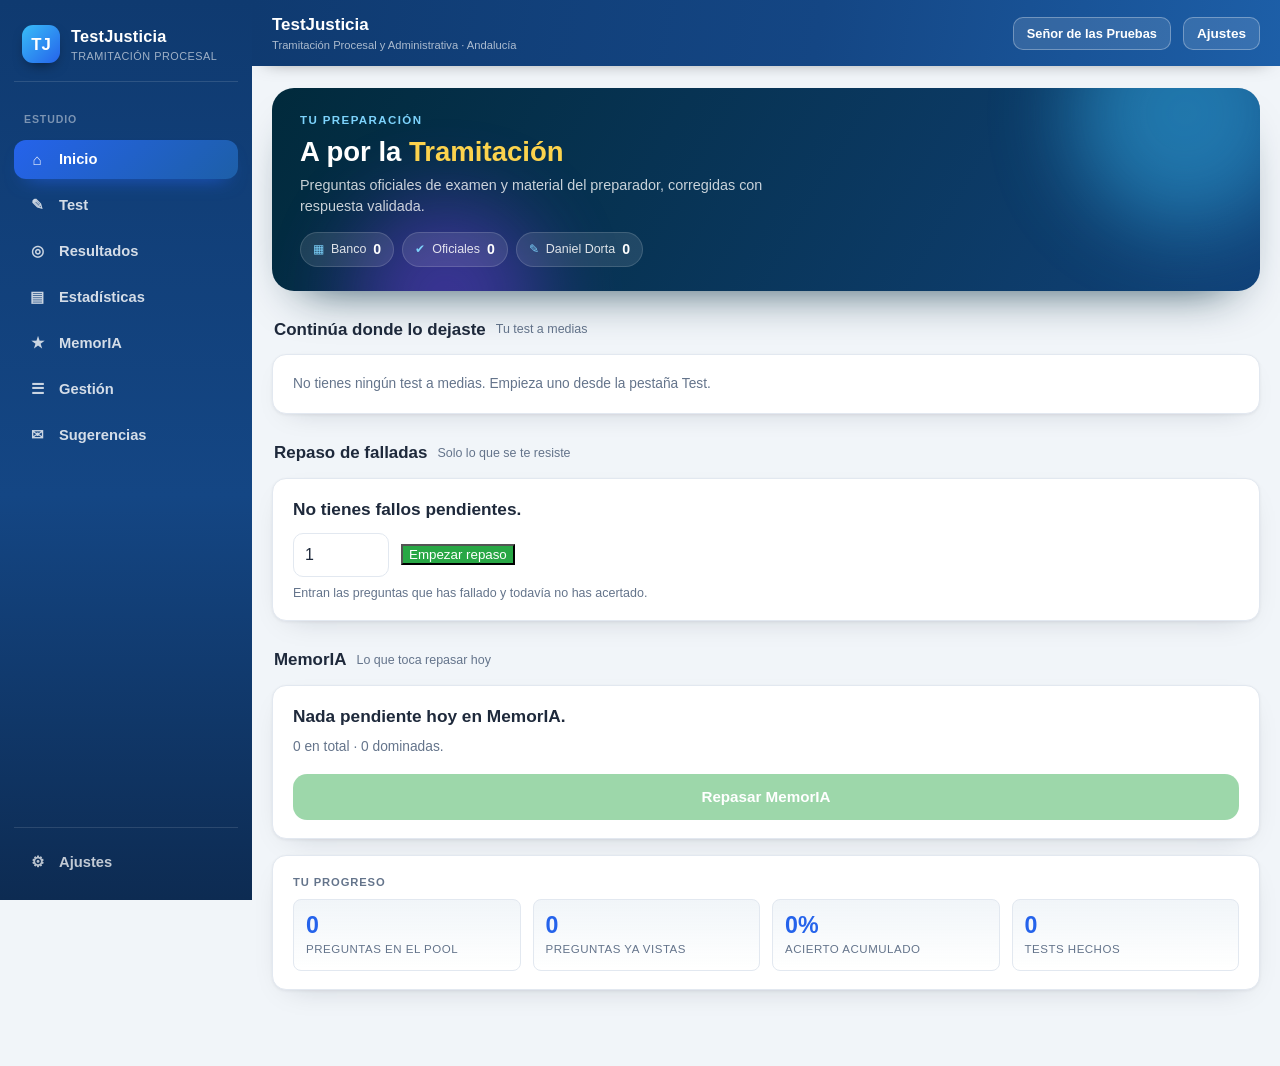
==== commit 18a6d442: "Filtro sin ley en Gestion y pestaña de Sugerencias Gestion: - Nueva opcion en el filtro de ley: '(si" ====
--- a/index.html
+++ b/index.html
@@ -29,6 +29,7 @@
     <button class="nav-btn" type="button" data-tab="tab-stats"><span class="ic">▤</span> Estadísticas</button>
     <button class="nav-btn" type="button" data-tab="tab-memoria"><span class="ic">★</span> MemorIA</button>
     <button class="nav-btn" type="button" data-tab="tab-gestion"><span class="ic">☰</span> Gestión</button>
+    <button class="nav-btn" type="button" data-tab="tab-sugerencias"><span class="ic">✉</span> Sugerencias</button>
 
     <div class="side-pie">
       <button class="nav-btn js-ajustes" type="button"><span class="ic">⚙</span> Ajustes</button>
@@ -516,6 +517,43 @@
           <div class="test-nav">
             <button id="ges-mas" class="btn-sec hidden" type="button">Ver más</button>
           </div>
+        </div>
+      </section>
+
+      <!-- ================= SUGERENCIAS ================= -->
+      <section id="tab-sugerencias" class="tab-content hidden">
+        <div class="card">
+          <div class="card-label">Sugerencias</div>
+          <div class="card-titulo">¿Algo que mejorar?</div>
+          <div class="card-meta">
+            Cuéntame qué falla o qué echas en falta. Se guarda y lo leo cuando me lo pidas.
+          </div>
+
+          <label class="campo">
+            <span>Tipo</span>
+            <select id="sug-tipo">
+              <option value="mejora">Mejora</option>
+              <option value="fallo">Fallo</option>
+              <option value="contenido">Contenido / pregunta mal</option>
+              <option value="otro">Otro</option>
+            </select>
+          </label>
+
+          <label class="campo">
+            <span>Cuéntamelo</span>
+            <textarea id="sug-texto" class="area-texto" rows="5"
+              placeholder="Ejemplo: cuando subo un PDF de 40 páginas tarda mucho y no veo el progreso."></textarea>
+          </label>
+
+          <div class="test-nav">
+            <button id="btn-sug-enviar" class="btn-pri" type="button">Enviar sugerencia</button>
+          </div>
+          <div class="cfg-nota" id="sug-estado"></div>
+        </div>
+
+        <div class="card">
+          <div class="card-label">Enviadas</div>
+          <div id="sug-lista" class="ges-lista"></div>
         </div>
       </section>
 
